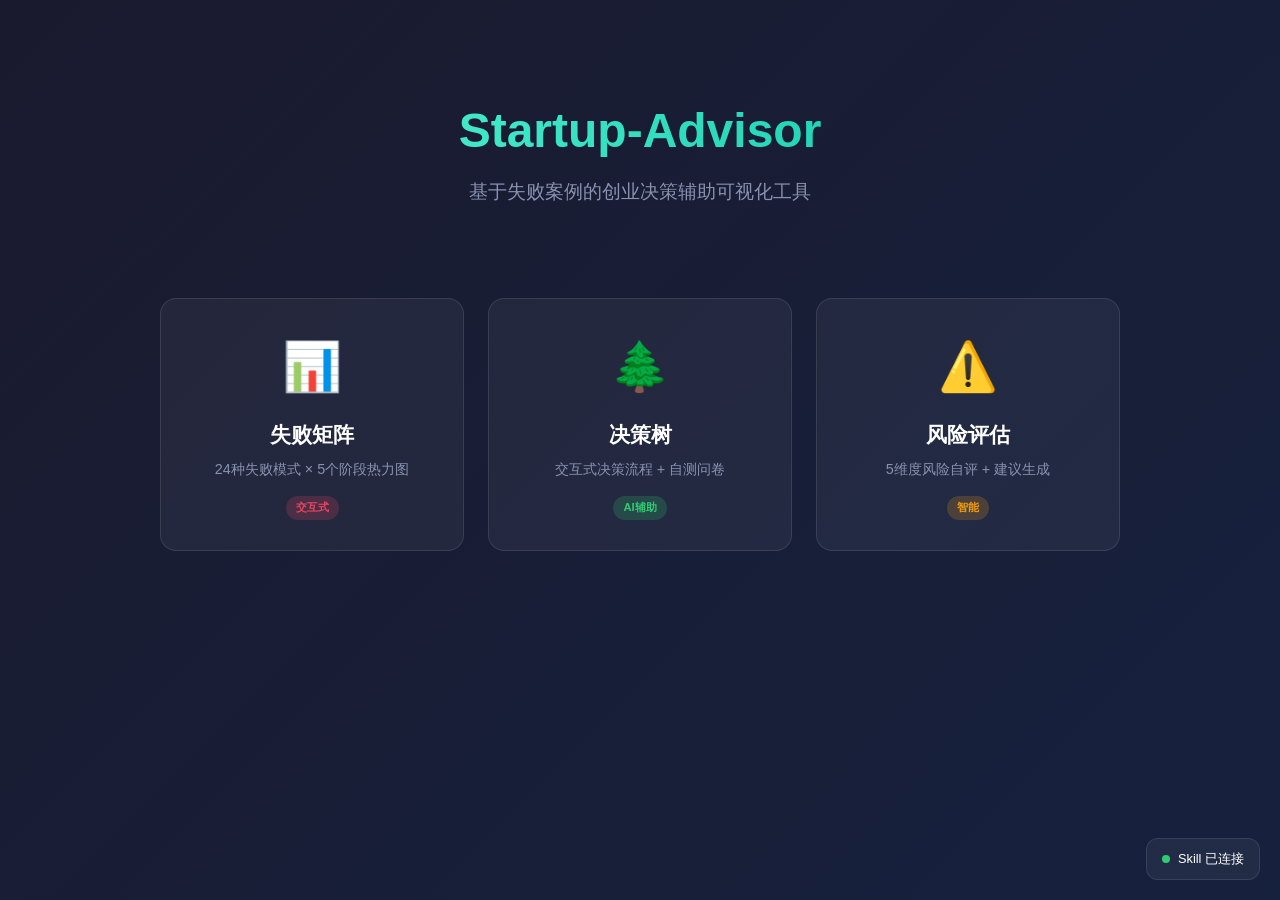
==== docs/index.html @ dc1a9617 "feat: 添加 docs 目录支持 GitHub Pages 部署 - docs/: GitHub Pages 部署目录 - README.md: 添加在线访问说明  GitHub Pages 配置" ====
<!DOCTYPE html>
<html lang="zh-CN">
<head>
    <meta charset="UTF-8">
    <meta name="viewport" content="width=device-width, initial-scale=1.0">
    <title>Startup-Advisor 可视化工具</title>
    <link rel="stylesheet" href="css/theme.css">
    <style>
        /* 入口页专属样式 */
        .hero {
            text-align: center;
            padding: 60px 20px 40px;
        }
        
        .hero h1 {
            font-size: 3rem;
            margin-bottom: 15px;
        }
        
        .hero .subtitle {
            font-size: 1.2rem;
            color: var(--text-muted);
            margin-bottom: 30px;
        }
        
        .tool-grid {
            display: grid;
            grid-template-columns: repeat(3, 1fr);
            gap: 24px;
            max-width: 1000px;
            margin: 0 auto;
            padding: 20px;
        }
        
        @media (max-width: 768px) {
            .tool-grid {
                grid-template-columns: 1fr;
            }
            .hero h1 { font-size: 2rem; }
        }
        
        .tool-card {
            background: var(--bg-card);
            border: 1px solid var(--border-default);
            border-radius: var(--radius-lg);
            padding: 30px;
            text-align: center;
            cursor: pointer;
            transition: all var(--transition-normal);
            text-decoration: none;
            color: inherit;
        }
        
        .tool-card:hover {
            border-color: var(--color-accent);
            transform: translateY(-5px);
            box-shadow: var(--shadow-lg);
        }
        
        .tool-card .icon {
            font-size: 3rem;
            margin-bottom: 15px;
        }
        
        .tool-card h3 {
            margin-bottom: 10px;
        }
        
        .tool-card p {
            color: var(--text-muted);
            font-size: 0.9rem;
        }
        
        .tool-card .badge {
            margin-top: 15px;
        }
        
        /* Tab 内容区 */
        .tab-view {
            display: none;
        }
        
        .tab-view.active {
            display: block;
        }
        
        .back-link {
            display: inline-flex;
            align-items: center;
            gap: 8px;
            color: var(--color-accent);
            text-decoration: none;
            margin-bottom: 20px;
            font-size: 0.9rem;
        }
        
        .back-link:hover {
            text-decoration: underline;
        }
        
        /* Skill 集成状态 */
        .skill-status {
            position: fixed;
            bottom: 20px;
            right: 20px;
            background: var(--bg-card);
            border: 1px solid var(--border-default);
            border-radius: var(--radius-md);
            padding: 10px 15px;
            font-size: 0.8rem;
            display: flex;
            align-items: center;
            gap: 8px;
        }
        
        .skill-status .dot {
            width: 8px;
            height: 8px;
            border-radius: 50%;
            background: var(--color-success);
        }
        
        .skill-status.disconnected .dot {
            background: var(--text-muted);
        }
    </style>
</head>
<body>
    <div class="container">
        <!-- 主视图：工具选择 -->
        <div id="mainView" class="active">
            <div class="hero">
                <h1 class="title-gradient-accent">Startup-Advisor</h1>
                <p class="subtitle">基于失败案例的创业决策辅助可视化工具</p>
            </div>
            
            <div class="tool-grid">
                <a href="?tool=matrix" class="tool-card" data-tool="matrix">
                    <div class="icon">📊</div>
                    <h3>失败矩阵</h3>
                    <p>24种失败模式 × 5个阶段热力图</p>
                    <span class="badge badge-primary">交互式</span>
                </a>
                
                <a href="?tool=decision" class="tool-card" data-tool="decision">
                    <div class="icon">🌲</div>
                    <h3>决策树</h3>
                    <p>交互式决策流程 + 自测问卷</p>
                    <span class="badge badge-success">AI辅助</span>
                </a>
                
                <a href="?tool=assessment" class="tool-card" data-tool="assessment">
                    <div class="icon">⚠️</div>
                    <h3>风险评估</h3>
                    <p>5维度风险自评 + 建议生成</p>
                    <span class="badge badge-warning">智能</span>
                </a>
            </div>
        </div>
        
        <!-- Tab 视图：工具详情 -->
        <div id="tabView" class="tab-view">
            <a href="?" class="back-link">← 返回工具选择</a>
            
            <div class="tabs" id="mainTabs">
                <button class="tab active" onclick="switchTab('matrixTab')">📊 失败矩阵</button>
                <button class="tab" onclick="switchTab('decisionTab')">🌲 决策树</button>
                <button class="tab" onclick="switchTab('assessmentTab')">⚠️ 风险评估</button>
            </div>
            
            <div id="matrixTab" class="tab-content active">
                <iframe src="pages/matrix.html" id="matrixFrame" style="width:100%; min-height:600px; border:none;"></iframe>
            </div>
            
            <div id="decisionTab" class="tab-content">
                <iframe src="pages/decision.html" id="decisionFrame" style="width:100%; min-height:600px; border:none;"></iframe>
            </div>
            
            <div id="assessmentTab" class="tab-content">
                <iframe src="pages/assessment.html" id="assessmentFrame" style="width:100%; min-height:600px; border:none;"></iframe>
            </div>
        </div>
    </div>
    
    <!-- Skill 集成状态 -->
    <div class="skill-status" id="skillStatus">
        <span class="dot"></span>
        <span>Skill 连接状态</span>
    </div>
    
    <script src="js/data.js"></script>
    <script src="js/components.js"></script>
    <script>
        // 页面初始化
        document.addEventListener('DOMContentLoaded', () => {
            const params = new URLSearchParams(window.location.search);
            const tool = params.get('tool');
            const embed = params.get('embed');
            
            // 如果是嵌入模式，隐藏返回链接
            if (embed === 'true') {
                document.querySelector('.back-link')?.remove();
                document.getElementById('skillStatus').style.display = 'none';
            }
            
            // 根据参数显示对应工具
            if (tool) {
                showToolView(tool);
            }
            
            // 初始化 Skill API
            if (typeof SkillAPI !== 'undefined') {
                SkillAPI.init();
            }
        });
        
        // 显示工具视图
        function showToolView(tool) {
            document.getElementById('mainView').style.display = 'none';
            document.getElementById('tabView').style.display = 'block';
            
            // 激活对应 Tab
            switch (tool) {
                case 'matrix':
                    switchTab('matrixTab');
                    break;
                case 'decision':
                    switchTab('decisionTab');
                    break;
                case 'assessment':
                    switchTab('assessmentTab');
                    break;
            }
        }
        
        // Tab 切换
        function switchTab(tabId) {
            document.querySelectorAll('.tab').forEach(t => t.classList.remove('active'));
            document.querySelectorAll('.tab-content').forEach(c => c.classList.remove('active'));
            
            const tab = document.querySelector(`[onclick="switchTab('${tabId}')"]`);
            if (tab) tab.classList.add('active');
            
            const content = document.getElementById(tabId);
            if (content) content.classList.add('active');
        }
        
        // Skill 消息处理
        window.addEventListener('message', (event) => {
            const message = event.data;
            
            // 监听子 iframe 消息
            if (message.source === 'startup-advisor-visualization') {
                handleVisualizationMessage(message);
            }
        });
        
        function handleVisualizationMessage(message) {
            const { type, data } = message;
            
            switch (type) {
                case 'skill:ready':
                    updateSkillStatus(true);
                    break;
                    
                case 'skill:result':
                    // 处理分析结果
                    console.log('收到分析结果:', data);
                    break;
            }
        }
        
        function updateSkillStatus(connected) {
            const status = document.getElementById('skillStatus');
            if (connected) {
                status.classList.remove('disconnected');
                status.querySelector('span:last-child').textContent = 'Skill 已连接';
            } else {
                status.classList.add('disconnected');
                status.querySelector('span:last-child').textContent = 'Skill 未连接';
            }
        }
    </script>
</body>
</html>
---- docs/css/theme.css ----
/* Startup-Advisor 统一主题样式
 * 版本: 1.0.0
 * 更新: 2026-06-03
 */

/* ============================================
   1. CSS 变量定义
   ============================================ */
:root {
    /* 主色调 */
    --color-primary: #e94560;
    --color-secondary: #ff6b6b;
    --color-accent: #64ffda;
    --color-accent-alt: #00bfa5;
    
    /* 背景色 */
    --bg-dark: #1a1a2e;
    --bg-darker: #16213e;
    --bg-darkest: #0f0f23;
    --bg-card: rgba(255, 255, 255, 0.05);
    --bg-card-hover: rgba(255, 255, 255, 0.1);
    
    /* 边框色 */
    --border-default: rgba(255, 255, 255, 0.1);
    --border-hover: rgba(255, 255, 255, 0.2);
    --border-accent: rgba(233, 69, 96, 0.5);
    
    /* 文字色 */
    --text-primary: #fff;
    --text-secondary: #ccd6f6;
    --text-muted: #8892b0;
    
    /* 状态色 */
    --color-success: #2ecc71;
    --color-warning: #f39c12;
    --color-danger: #e74c3c;
    --color-info: #3498db;
    
    /* 风险等级色 */
    --risk-critical: #e94560;
    --risk-high: #f39c12;
    --risk-medium: #3498db;
    --risk-low: #2ecc71;
    
    /* 间距 */
    --spacing-xs: 5px;
    --spacing-sm: 10px;
    --spacing-md: 15px;
    --spacing-lg: 20px;
    --spacing-xl: 30px;
    --spacing-xxl: 40px;
    
    /* 圆角 */
    --radius-sm: 8px;
    --radius-md: 12px;
    --radius-lg: 16px;
    --radius-full: 50%;
    
    /* 阴影 */
    --shadow-sm: 0 4px 6px rgba(0, 0, 0, 0.1);
    --shadow-md: 0 10px 20px rgba(0, 0, 0, 0.15);
    --shadow-lg: 0 10px 40px rgba(100, 255, 218, 0.2);
    --shadow-glow: 0 0 20px rgba(233, 69, 96, 0.5);
    
    /* 过渡 */
    --transition-fast: 0.2s ease;
    --transition-normal: 0.3s ease;
    --transition-slow: 0.5s ease;
    
    /* 字体 */
    --font-family: -apple-system, BlinkMacSystemFont, 'Segoe UI', Roboto, 'Helvetica Neue', sans-serif;
    --font-size-xs: 0.7rem;
    --font-size-sm: 0.85rem;
    --font-size-base: 0.95rem;
    --font-size-md: 1rem;
    --font-size-lg: 1.3rem;
    --font-size-xl: 2rem;
    --font-size-xxl: 2.5rem;
}

/* ============================================
   2. 重置样式
   ============================================ */
*, *::before, *::after {
    margin: 0;
    padding: 0;
    box-sizing: border-box;
}

html {
    font-size: 16px;
    -webkit-font-smoothing: antialiased;
    -moz-osx-font-smoothing: grayscale;
}

body {
    font-family: var(--font-family);
    background: linear-gradient(135deg, var(--bg-dark) 0%, var(--bg-darker) 100%);
    min-height: 100vh;
    padding: var(--spacing-xxl) var(--spacing-lg);
    color: var(--text-primary);
    line-height: 1.6;
}

/* ============================================
   3. 布局
   ============================================ */
.container {
    max-width: 1400px;
    margin: 0 auto;
    width: 100%;
}

.container-narrow {
    max-width: 1200px;
    margin: 0 auto;
    width: 100%;
}

.container-wide {
    max-width: 1600px;
    margin: 0 auto;
    width: 100%;
}

.grid {
    display: grid;
    gap: var(--spacing-lg);
}

.grid-2 { grid-template-columns: repeat(2, 1fr); }
.grid-3 { grid-template-columns: repeat(3, 1fr); }
.grid-4 { grid-template-columns: repeat(4, 1fr); }

@media (max-width: 1024px) {
    .grid-4 { grid-template-columns: repeat(2, 1fr); }
    .grid-3 { grid-template-columns: repeat(2, 1fr); }
}

@media (max-width: 768px) {
    .grid-4, .grid-3, .grid-2 { grid-template-columns: 1fr; }
    body { padding: var(--spacing-lg) var(--spacing-md); }
}

/* ============================================
   4. 排版
   ============================================ */
h1, h2, h3, h4, h5, h6 {
    font-weight: 700;
    line-height: 1.3;
    color: var(--text-primary);
}

h1 { font-size: var(--font-size-xxl); }
h2 { font-size: var(--font-size-xl); }
h3 { font-size: var(--font-size-lg); }
h4 { font-size: var(--font-size-md); }

.text-center { text-align: center; }
.text-muted { color: var(--text-muted); }

.title-gradient-primary {
    background: linear-gradient(90deg, var(--color-primary), var(--color-secondary));
    -webkit-background-clip: text;
    -webkit-text-fill-color: transparent;
    background-clip: text;
}

.title-gradient-accent {
    background: linear-gradient(90deg, var(--color-accent), var(--color-accent-alt));
    -webkit-background-clip: text;
    -webkit-text-fill-color: transparent;
    background-clip: text;
}

/* ============================================
   5. 卡片
   ============================================ */
.card {
    background: var(--bg-card);
    border: 1px solid var(--border-default);
    border-radius: var(--radius-md);
    padding: var(--spacing-lg);
    transition: all var(--transition-normal);
}

.card:hover {
    border-color: var(--border-accent);
    transform: translateY(-2px);
}

.card-clickable {
    cursor: pointer;
}

.card-clickable:hover {
    background: var(--bg-card-hover);
}

/* 卡片变体 */
.card-critical { border-left: 4px solid var(--risk-critical); }
.card-high { border-left: 4px solid var(--risk-high); }
.card-medium { border-left: 4px solid var(--risk-medium); }
.card-low { border-left: 4px solid var(--risk-low); }

/* ============================================
   6. 按钮
   ============================================ */
.btn {
    display: inline-flex;
    align-items: center;
    justify-content: center;
    gap: var(--spacing-xs);
    padding: var(--spacing-sm) var(--spacing-lg);
    border-radius: var(--radius-sm);
    font-size: var(--font-size-sm);
    font-weight: 600;
    cursor: pointer;
    transition: all var(--transition-normal);
    border: none;
    text-decoration: none;
}

.btn-primary {
    background: rgba(233, 69, 96, 0.2);
    border: 1px solid var(--color-primary);
    color: var(--color-primary);
}

.btn-primary:hover {
    background: rgba(233, 69, 96, 0.3);
}

.btn-secondary {
    background: rgba(255, 255, 255, 0.05);
    border: 1px solid var(--border-default);
    color: var(--text-primary);
}

.btn-secondary:hover {
    background: rgba(255, 255, 255, 0.1);
    border-color: var(--border-hover);
}

.btn-accent {
    background: rgba(100, 255, 218, 0.2);
    border: 1px solid var(--color-accent);
    color: var(--color-accent);
}

.btn-accent:hover {
    background: rgba(100, 255, 218, 0.3);
}

.btn-sm { padding: var(--spacing-xs) var(--spacing-sm); font-size: var(--font-size-xs); }
.btn-lg { padding: var(--spacing-md) var(--spacing-xl); font-size: var(--font-size-md); }

.btn-row {
    display: flex;
    gap: var(--spacing-md);
    justify-content: center;
    margin-top: var(--spacing-xl);
}

/* ============================================
   7. 表单元素
   ============================================ */
.form-group {
    margin-bottom: var(--spacing-lg);
}

.form-label {
    display: block;
    font-size: var(--font-size-md);
    margin-bottom: var(--spacing-sm);
    color: var(--text-primary);
}

.form-hint {
    font-size: var(--font-size-sm);
    color: var(--text-muted);
    margin-bottom: var(--spacing-xs);
}

.form-input {
    width: 100%;
    padding: var(--spacing-sm) var(--spacing-md);
    border-radius: var(--radius-sm);
    border: 1px solid var(--border-default);
    background: var(--bg-card);
    color: var(--text-primary);
    font-size: var(--font-size-base);
    transition: all var(--transition-fast);
}

.form-input:focus {
    outline: none;
    border-color: var(--color-primary);
}

.form-input::placeholder {
    color: var(--text-muted);
}

.form-select {
    appearance: none;
    background-image: url("data:image/svg+xml,%3Csvg xmlns='http://www.w3.org/2000/svg' width='12' height='12' viewBox='0 0 12 12'%3E%3Cpath fill='%238892b0' d='M6 8L1 3h10z'/%3E%3C/svg%3E");
    background-repeat: no-repeat;
    background-position: right 12px center;
    padding-right: 36px;
}

/* ============================================
   8. 标签/徽章
   ============================================ */
.badge {
    display: inline-flex;
    align-items: center;
    padding: 3px 10px;
    border-radius: 20px;
    font-size: var(--font-size-xs);
    font-weight: 600;
}

.badge-primary { background: rgba(233, 69, 96, 0.2); color: var(--color-primary); }
.badge-success { background: rgba(46, 204, 113, 0.2); color: var(--color-success); }
.badge-warning { background: rgba(243, 156, 18, 0.2); color: var(--color-warning); }
.badge-danger { background: rgba(231, 76, 60, 0.2); color: var(--color-danger); }
.badge-info { background: rgba(52, 152, 219, 0.2); color: var(--color-info); }

/* ============================================
   9. 导航/标签页
   ============================================ */
.tabs {
    display: flex;
    gap: var(--spacing-sm);
    margin-bottom: var(--spacing-xl);
    flex-wrap: wrap;
    justify-content: center;
}

.tab {
    padding: var(--spacing-sm) var(--spacing-lg);
    background: var(--bg-card);
    border: 1px solid var(--border-default);
    border-radius: var(--radius-sm);
    color: var(--text-muted);
    cursor: pointer;
    transition: all var(--transition-normal);
    font-size: var(--font-size-base);
}

.tab:hover {
    background: rgba(100, 255, 218, 0.1);
    border-color: rgba(100, 255, 218, 0.3);
}

.tab.active {
    background: rgba(100, 255, 218, 0.2);
    border-color: var(--color-accent);
    color: var(--color-accent);
}

.tab-content {
    display: none;
}

.tab-content.active {
    display: block;
}

/* ============================================
   10. 进度�
   ============================================ */
.progress-steps {
    display: flex;
    justify-content: center;
    gap: var(--spacing-lg);
    margin-bottom: var(--spacing-xl);
    flex-wrap: wrap;
}

.progress-step {
    display: flex;
    align-items: center;
    gap: var(--spacing-sm);
    color: var(--text-muted);
}

.step-number {
    width: 32px;
    height: 32px;
    border-radius: var(--radius-full);
    background: var(--bg-card);
    border: 1px solid var(--border-default);
    display: flex;
    align-items: center;
    justify-content: center;
    font-weight: 600;
}

.progress-step.active {
    color: var(--color-primary);
}

.progress-step.active .step-number {
    background: var(--color-primary);
    color: var(--text-primary);
}

.progress-step.completed {
    color: var(--color-success);
}

.progress-step.completed .step-number {
    background: var(--color-success);
    color: var(--text-primary);
}

.step-connector {
    width: 40px;
    height: 2px;
    background: var(--border-default);
}

/* ============================================
   11. 模态框
   ============================================ */
.modal {
    display: none;
    position: fixed;
    top: 0;
    left: 0;
    width: 100%;
    height: 100%;
    background: rgba(0, 0, 0, 0.7);
    z-index: 1000;
    align-items: center;
    justify-content: center;
    padding: var(--spacing-lg);
}

.modal.show {
    display: flex;
}

.modal-content {
    background: var(--bg-dark);
    border: 1px solid var(--border-default);
    border-radius: var(--radius-lg);
    max-width: 600px;
    width: 100%;
    max-height: 80vh;
    overflow-y: auto;
    padding: var(--spacing-xl);
}

.modal-header {
    display: flex;
    justify-content: space-between;
    align-items: center;
    margin-bottom: var(--spacing-lg);
}

.modal-title {
    font-size: var(--font-size-lg);
    font-weight: 700;
}

.modal-close {
    background: none;
    border: none;
    color: var(--text-muted);
    font-size: 1.5rem;
    cursor: pointer;
    padding: var(--spacing-xs);
}

.modal-close:hover {
    color: var(--text-primary);
}

/* ============================================
   12. 工具类
   ============================================ */
.hidden { display: none !important; }
.flex { display: flex; }
.flex-col { flex-direction: column; }
.items-center { align-items: center; }
.justify-center { justify-content: center; }
.justify-between { justify-content: space-between; }
.gap-sm { gap: var(--spacing-sm); }
.gap-md { gap: var(--spacing-md); }
.gap-lg { gap: var(--spacing-lg); }
.mt-sm { margin-top: var(--spacing-sm); }
.mt-md { margin-top: var(--spacing-md); }
.mt-lg { margin-top: var(--spacing-lg); }
.mb-sm { margin-bottom: var(--spacing-sm); }
.mb-md { margin-bottom: var(--spacing-md); }
.mb-lg { margin-bottom: var(--spacing-lg); }
.p-lg { padding: var(--spacing-lg); }

/* 滚动条 */
::-webkit-scrollbar {
    width: 8px;
    height: 8px;
}

::-webkit-scrollbar-track {
    background: var(--bg-darker);
}

::-webkit-scrollbar-thumb {
    background: var(--border-hover);
    border-radius: 4px;
}

::-webkit-scrollbar-thumb:hover {
    background: var(--text-muted);
}

/* 动画 */
@keyframes fadeIn {
    from { opacity: 0; transform: translateY(10px); }
    to { opacity: 1; transform: translateY(0); }
}

.fade-in {
    animation: fadeIn var(--transition-normal) ease-out;
}

/* ============================================
   13. 响应式辅助
   ============================================ */
@media (max-width: 768px) {
    h1 { font-size: 1.8rem; }
    h2 { font-size: 1.5rem; }
    h3 { font-size: 1.2rem; }
    
    .tabs {
        justify-content: flex-start;
        overflow-x: auto;
        flex-wrap: nowrap;
        padding-bottom: var(--spacing-sm);
    }
    
    .tab {
        white-space: nowrap;
    }
}
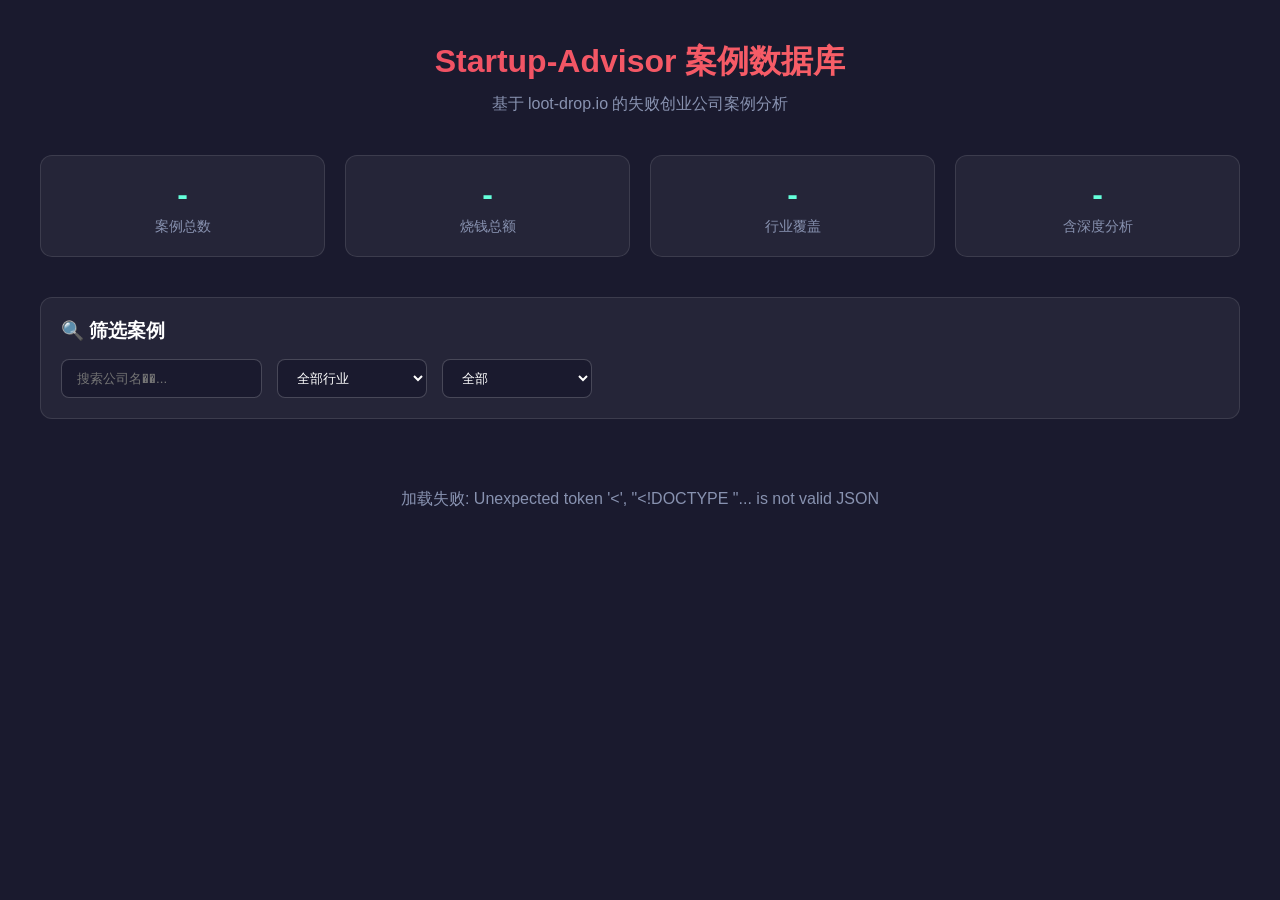
==== commit 34356d2c: "feat: 添加 docs/index.html 作为 GitHub Pages 入口 - docs/index.html: 案例数据库展示页面   - 统计概览（总数、烧钱总额、行业覆盖）   - " ====
--- a/docs/index.html
+++ b/docs/index.html
@@ -3,283 +3,129 @@
 <head>
     <meta charset="UTF-8">
     <meta name="viewport" content="width=device-width, initial-scale=1.0">
-    <title>Startup-Advisor 可视化工具</title>
-    <link rel="stylesheet" href="css/theme.css">
+    <title>Startup-Advisor 案例数据库</title>
     <style>
-        /* 入口页专属样式 */
-        .hero {
-            text-align: center;
-            padding: 60px 20px 40px;
-        }
-        
-        .hero h1 {
-            font-size: 3rem;
-            margin-bottom: 15px;
-        }
-        
-        .hero .subtitle {
-            font-size: 1.2rem;
-            color: var(--text-muted);
-            margin-bottom: 30px;
-        }
-        
-        .tool-grid {
-            display: grid;
-            grid-template-columns: repeat(3, 1fr);
-            gap: 24px;
-            max-width: 1000px;
-            margin: 0 auto;
-            padding: 20px;
-        }
-        
-        @media (max-width: 768px) {
-            .tool-grid {
-                grid-template-columns: 1fr;
-            }
-            .hero h1 { font-size: 2rem; }
-        }
-        
-        .tool-card {
-            background: var(--bg-card);
-            border: 1px solid var(--border-default);
-            border-radius: var(--radius-lg);
-            padding: 30px;
-            text-align: center;
-            cursor: pointer;
-            transition: all var(--transition-normal);
-            text-decoration: none;
-            color: inherit;
-        }
-        
-        .tool-card:hover {
-            border-color: var(--color-accent);
-            transform: translateY(-5px);
-            box-shadow: var(--shadow-lg);
-        }
-        
-        .tool-card .icon {
-            font-size: 3rem;
-            margin-bottom: 15px;
-        }
-        
-        .tool-card h3 {
-            margin-bottom: 10px;
-        }
-        
-        .tool-card p {
-            color: var(--text-muted);
-            font-size: 0.9rem;
-        }
-        
-        .tool-card .badge {
-            margin-top: 15px;
-        }
-        
-        /* Tab 内容区 */
-        .tab-view {
-            display: none;
-        }
-        
-        .tab-view.active {
-            display: block;
-        }
-        
-        .back-link {
-            display: inline-flex;
-            align-items: center;
-            gap: 8px;
-            color: var(--color-accent);
-            text-decoration: none;
-            margin-bottom: 20px;
-            font-size: 0.9rem;
-        }
-        
-        .back-link:hover {
-            text-decoration: underline;
-        }
-        
-        /* Skill 集成状态 */
-        .skill-status {
-            position: fixed;
-            bottom: 20px;
-            right: 20px;
-            background: var(--bg-card);
-            border: 1px solid var(--border-default);
-            border-radius: var(--radius-md);
-            padding: 10px 15px;
-            font-size: 0.8rem;
-            display: flex;
-            align-items: center;
-            gap: 8px;
-        }
-        
-        .skill-status .dot {
-            width: 8px;
-            height: 8px;
-            border-radius: 50%;
-            background: var(--color-success);
-        }
-        
-        .skill-status.disconnected .dot {
-            background: var(--text-muted);
-        }
+        * { margin: 0; padding: 0; box-sizing: border-box; }
+        body { font-family: -apple-system, BlinkMacSystemFont, 'Segoe UI', Roboto, sans-serif; background: #1a1a2e; color: #fff; min-height: 100vh; padding: 40px 20px; }
+        .container { max-width: 1200px; margin: 0 auto; }
+        h1 { text-align: center; font-size: 2rem; margin-bottom: 10px; background: linear-gradient(90deg, #e94560, #ff6b6b); -webkit-background-clip: text; -webkit-text-fill-color: transparent; }
+        .subtitle { text-align: center; color: #8892b0; margin-bottom: 40px; }
+        .stats { display: grid; grid-template-columns: repeat(4, 1fr); gap: 20px; margin-bottom: 40px; }
+        .stat-card { background: rgba(255,255,255,0.05); border-radius: 12px; padding: 20px; text-align: center; border: 1px solid rgba(255,255,255,0.1); }
+        .stat-value { font-size: 2rem; font-weight: 700; color: #64ffda; }
+        .stat-label { font-size: 0.85rem; color: #8892b0; margin-top: 5px; }
+        .filters { background: rgba(255,255,255,0.05); border-radius: 12px; padding: 20px; margin-bottom: 30px; border: 1px solid rgba(255,255,255,0.1); }
+        .filters h3 { margin-bottom: 15px; }
+        .filter-row { display: flex; gap: 15px; flex-wrap: wrap; }
+        select { padding: 10px 15px; border-radius: 8px; border: 1px solid rgba(255,255,255,0.2); background: #1a1a2e; color: #fff; min-width: 150px; }
+        input { padding: 10px 15px; border-radius: 8px; border: 1px solid rgba(255,255,255,0.2); background: #1a1a2e; color: #fff; min-width: 200px; }
+        .cases-grid { display: grid; grid-template-columns: repeat(auto-fill, minmax(350px, 1fr)); gap: 20px; }
+        .case-card { background: rgba(255,255,255,0.05); border-radius: 12px; padding: 20px; border: 1px solid rgba(255,255,255,0.1); cursor: pointer; transition: all 0.3s; }
+        .case-card:hover { border-color: #64ffda; transform: translateY(-3px); }
+        .case-header { display: flex; justify-content: space-between; align-items: flex-start; margin-bottom: 10px; }
+        .case-name { font-size: 1.1rem; font-weight: 700; }
+        .case-id { font-size: 0.75rem; color: #8892b0; }
+        .case-sector { font-size: 0.85rem; color: #64ffda; margin-bottom: 8px; }
+        .case-burn { font-size: 0.9rem; color: #e94560; margin-bottom: 8px; }
+        .case-analysis { font-size: 0.85rem; color: #8892b0; display: -webkit-box; -webkit-line-clamp: 3; -webkit-box-orient: vertical; overflow: hidden; }
+        .loading { text-align: center; padding: 40px; color: #8892b0; }
+        @media (max-width: 768px) { .stats { grid-template-columns: repeat(2, 1fr); } }
     </style>
 </head>
 <body>
     <div class="container">
-        <!-- 主视图：工具选择 -->
-        <div id="mainView" class="active">
-            <div class="hero">
-                <h1 class="title-gradient-accent">Startup-Advisor</h1>
-                <p class="subtitle">基于失败案例的创业决策辅助可视化工具</p>
-            </div>
-            
-            <div class="tool-grid">
-                <a href="?tool=matrix" class="tool-card" data-tool="matrix">
-                    <div class="icon">📊</div>
-                    <h3>失败矩阵</h3>
-                    <p>24种失败模式 × 5个阶段热力图</p>
-                    <span class="badge badge-primary">交互式</span>
-                </a>
-                
-                <a href="?tool=decision" class="tool-card" data-tool="decision">
-                    <div class="icon">🌲</div>
-                    <h3>决策树</h3>
-                    <p>交互式决策流程 + 自测问卷</p>
-                    <span class="badge badge-success">AI辅助</span>
-                </a>
-                
-                <a href="?tool=assessment" class="tool-card" data-tool="assessment">
-                    <div class="icon">⚠️</div>
-                    <h3>风险评估</h3>
-                    <p>5维度风险自评 + 建议生成</p>
-                    <span class="badge badge-warning">智能</span>
-                </a>
+        <h1>Startup-Advisor 案例数据库</h1>
+        <p class="subtitle">基于 loot-drop.io 的失败创业公司案例分析</p>
+        
+        <div class="stats">
+            <div class="stat-card"><div class="stat-value" id="totalCases">-</div><div class="stat-label">案例总数</div></div>
+            <div class="stat-card"><div class="stat-value" id="totalBurned">-</div><div class="stat-label">烧钱总额</div></div>
+            <div class="stat-card"><div class="stat-value" id="sectorCount">-</div><div class="stat-label">行业覆盖</div></div>
+            <div class="stat-card"><div class="stat-value" id="hasAnalysis">-</div><div class="stat-label">含深度分析</div></div>
+        </div>
+        
+        <div class="filters">
+            <h3>🔍 筛选案例</h3>
+            <div class="filter-row">
+                <input type="text" id="searchInput" placeholder="搜索公司名��..." oninput="filterCases()">
+                <select id="sectorFilter" onchange="filterCases()"><option value="">全部行业</option></select>
+                <select id="hasAnalysisFilter" onchange="filterCases()"><option value="">全部</option><option value="yes">含深度分析</option></select>
             </div>
         </div>
         
-        <!-- Tab 视图：工具详情 -->
-        <div id="tabView" class="tab-view">
-            <a href="?" class="back-link">← 返回工具选择</a>
-            
-            <div class="tabs" id="mainTabs">
-                <button class="tab active" onclick="switchTab('matrixTab')">📊 失败矩阵</button>
-                <button class="tab" onclick="switchTab('decisionTab')">🌲 决策树</button>
-                <button class="tab" onclick="switchTab('assessmentTab')">⚠️ 风险评估</button>
-            </div>
-            
-            <div id="matrixTab" class="tab-content active">
-                <iframe src="pages/matrix.html" id="matrixFrame" style="width:100%; min-height:600px; border:none;"></iframe>
-            </div>
-            
-            <div id="decisionTab" class="tab-content">
-                <iframe src="pages/decision.html" id="decisionFrame" style="width:100%; min-height:600px; border:none;"></iframe>
-            </div>
-            
-            <div id="assessmentTab" class="tab-content">
-                <iframe src="pages/assessment.html" id="assessmentFrame" style="width:100%; min-height:600px; border:none;"></iframe>
-            </div>
-        </div>
+        <div id="casesGrid" class="cases-grid"></div>
+        <div id="loading" class="loading">加载中...</div>
     </div>
+
+    <script>
+    let allCases = [];
     
-    <!-- Skill 集成状态 -->
-    <div class="skill-status" id="skillStatus">
-        <span class="dot"></span>
-        <span>Skill 连接状态</span>
-    </div>
-    
-    <script src="js/data.js"></script>
-    <script src="js/components.js"></script>
-    <script>
-        // 页面初始化
-        document.addEventListener('DOMContentLoaded', () => {
-            const params = new URLSearchParams(window.location.search);
-            const tool = params.get('tool');
-            const embed = params.get('embed');
-            
-            // 如果是嵌入模式，隐藏返回链接
-            if (embed === 'true') {
-                document.querySelector('.back-link')?.remove();
-                document.getElementById('skillStatus').style.display = 'none';
-            }
-            
-            // 根据参数显示对应工具
-            if (tool) {
-                showToolView(tool);
-            }
-            
-            // 初始化 Skill API
-            if (typeof SkillAPI !== 'undefined') {
-                SkillAPI.init();
-            }
+    fetch('data/cases.json')
+        .then(r => r.json())
+        .then(data => {
+            allCases = data.cases;
+            updateStats();
+            populateFilters();
+            filterCases();
+            document.getElementById('loading').style.display = 'none';
+        })
+        .catch(e => {
+            document.getElementById('loading').textContent = '加载失败: ' + e.message;
+        });
+
+    function updateStats() {
+        const totalBurned = allCases.reduce((sum, c) => {
+            const match = c.total_cash_burned?.match(/[\d.]+/);
+            return sum + (match ? parseFloat(match[0]) : 0);
+        }, 0);
+        
+        const burnedStr = totalBurned > 1000 ? `$${(totalBurned/1000).toFixed(1)}B` : `$${totalBurned.toFixed(0)}M`;
+        const sectors = [...new Set(allCases.map(c => c.sector).filter(Boolean))];
+        const withAnalysis = allCases.filter(c => c.failure_analysis || c.market_analysis).length;
+        
+        document.getElementById('totalCases').textContent = allCases.length;
+        document.getElementById('totalBurned').textContent = burnedStr;
+        document.getElementById('sectorCount').textContent = sectors.length;
+        document.getElementById('hasAnalysis').textContent = withAnalysis;
+    }
+
+    function populateFilters() {
+        const sectors = [...new Set(allCases.map(c => c.sector).filter(Boolean))].sort();
+        const select = document.getElementById('sectorFilter');
+        sectors.forEach(s => select.innerHTML += `<option value="${s}">${s}</option>`);
+    }
+
+    function filterCases() {
+        const search = document.getElementById('searchInput').value.toLowerCase();
+        const sector = document.getElementById('sectorFilter').value;
+        const hasAnalysis = document.getElementById('hasAnalysisFilter').value;
+        
+        const filtered = allCases.filter(c => {
+            if (search && !c.name?.toLowerCase().includes(search)) return false;
+            if (sector && c.sector !== sector) return false;
+            if (hasAnalysis === 'yes' && !c.failure_analysis && !c.market_analysis) return false;
+            return true;
         });
         
-        // 显示工具视图
-        function showToolView(tool) {
-            document.getElementById('mainView').style.display = 'none';
-            document.getElementById('tabView').style.display = 'block';
-            
-            // 激活对应 Tab
-            switch (tool) {
-                case 'matrix':
-                    switchTab('matrixTab');
-                    break;
-                case 'decision':
-                    switchTab('decisionTab');
-                    break;
-                case 'assessment':
-                    switchTab('assessmentTab');
-                    break;
-            }
+        const grid = document.getElementById('casesGrid');
+        grid.innerHTML = filtered.slice(0, 100).map(c => `
+            <div class="case-card">
+                <div class="case-header">
+                    <div>
+                        <div class="case-name">${c.name || 'N/A'}</div>
+                        <div class="case-id">#${c.id}</div>
+                    </div>
+                </div>
+                ${c.sector ? `<div class="case-sector">${c.sector}</div>` : ''}
+                ${c.total_cash_burned ? `<div class="case-burn">💸 ${c.total_cash_burned}</div>` : ''}
+                ${c.failure_analysis ? `<div class="case-analysis">${c.failure_analysis.slice(0, 200)}...</div>` : ''}
+            </div>
+        `).join('');
+        
+        if (filtered.length > 100) {
+            grid.innerHTML += `<div style="grid-column: 1/-1; text-align:center; padding:20px; color:#8892b0;">显示前100个结果，共 ${filtered.length} 个</div>`;
         }
-        
-        // Tab 切换
-        function switchTab(tabId) {
-            document.querySelectorAll('.tab').forEach(t => t.classList.remove('active'));
-            document.querySelectorAll('.tab-content').forEach(c => c.classList.remove('active'));
-            
-            const tab = document.querySelector(`[onclick="switchTab('${tabId}')"]`);
-            if (tab) tab.classList.add('active');
-            
-            const content = document.getElementById(tabId);
-            if (content) content.classList.add('active');
-        }
-        
-        // Skill 消息处理
-        window.addEventListener('message', (event) => {
-            const message = event.data;
-            
-            // 监听子 iframe 消息
-            if (message.source === 'startup-advisor-visualization') {
-                handleVisualizationMessage(message);
-            }
-        });
-        
-        function handleVisualizationMessage(message) {
-            const { type, data } = message;
-            
-            switch (type) {
-                case 'skill:ready':
-                    updateSkillStatus(true);
-                    break;
-                    
-                case 'skill:result':
-                    // 处理分析结果
-                    console.log('收到分析结果:', data);
-                    break;
-            }
-        }
-        
-        function updateSkillStatus(connected) {
-            const status = document.getElementById('skillStatus');
-            if (connected) {
-                status.classList.remove('disconnected');
-                status.querySelector('span:last-child').textContent = 'Skill 已连接';
-            } else {
-                status.classList.add('disconnected');
-                status.querySelector('span:last-child').textContent = 'Skill 未连接';
-            }
-        }
+    }
     </script>
 </body>
 </html>
